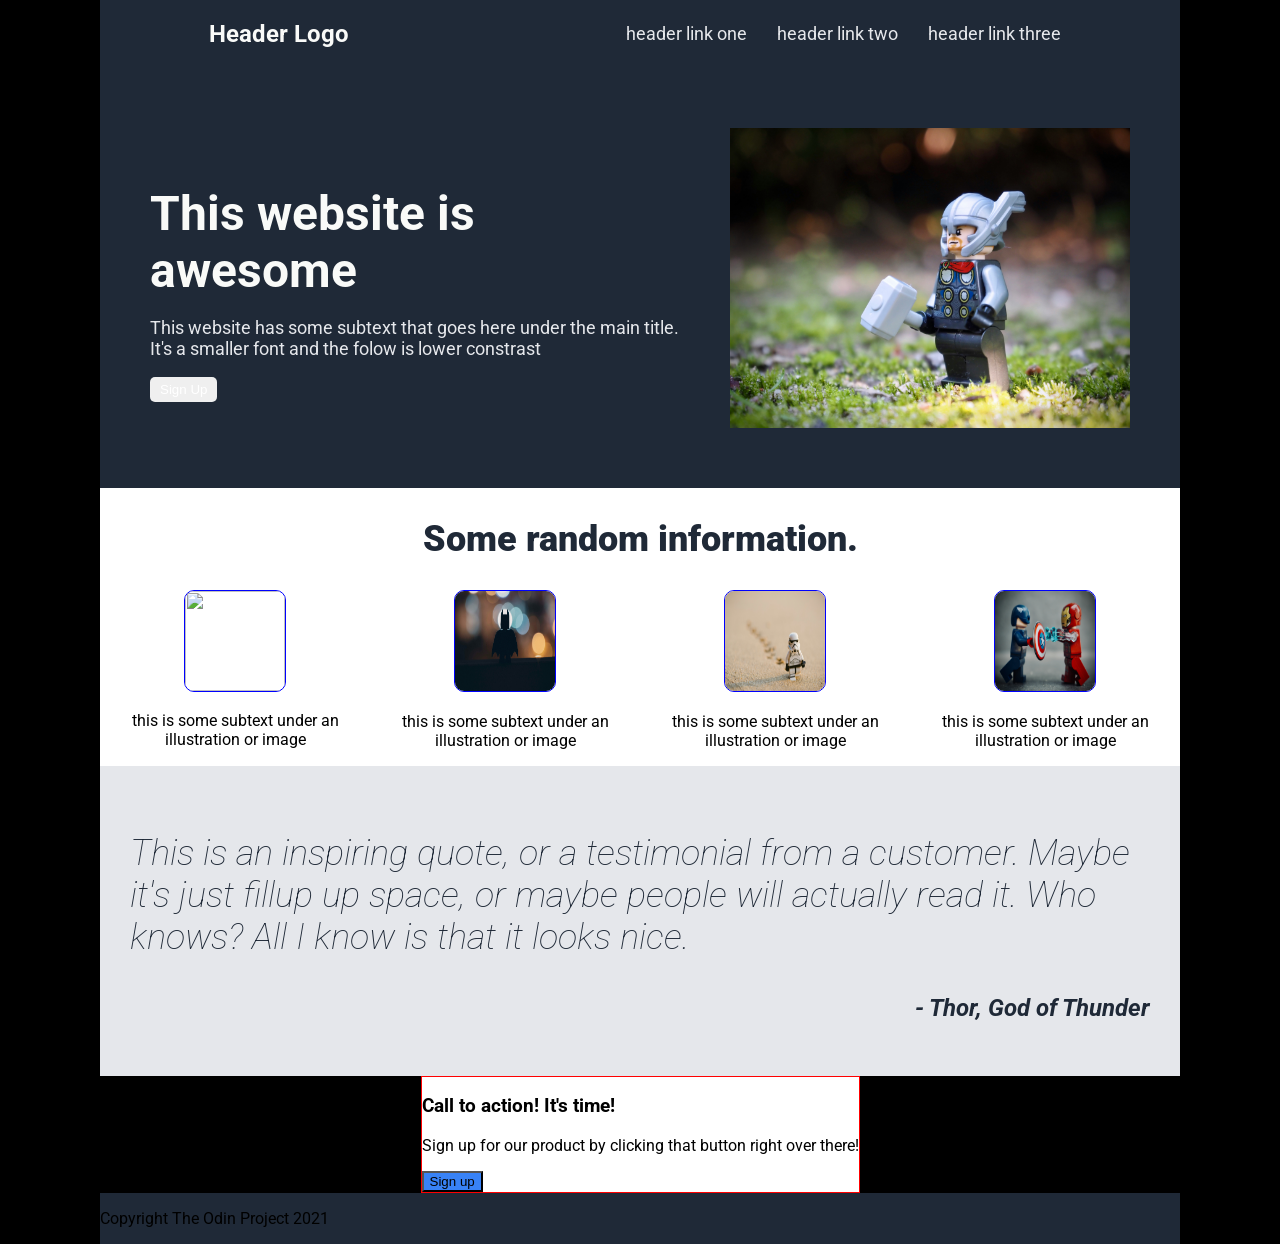
==== index.html @ 1d011158 "Update styles for cta and footer" ====
<!DOCTYPE html>
<html lang="en">
  <head>
    <meta charset="UTF-8" />
    <meta name="viewport" content="width=device-width, initial-scale=1.0" />
    <link rel="preconnect" href="https://fonts.googleapis.com" />
    <link rel="preconnect" href="https://fonts.gstatic.com" crossorigin />
    <link
      href="https://fonts.googleapis.com/css2?family=Roboto:wght@300;500;900&display=swap"
      rel="stylesheet"
    />
    <link rel="stylesheet" href="styles/style.css" />
    <title>Document</title>
  </head>
  <body>
    <div class="container">
      <div class="header">
        <h2>Header Logo</h2>
        <ul>
          <li><a href="#">header link one</a></li>
          <li><a href="#">header link two</a></li>
          <li><a href="#">header link three</a></li>
        </ul>
      </div>
      <div class="hero">
        <div class="hero-left">
          <h1>This website is awesome</h1>
          <p>
            This website has some subtext that goes here under the main title.
            It's a smaller font and the folow is lower constrast
          </p>
          <button class="hero-button">Sign Up</button>
        </div>
        <div class="hero-right">
          <img
            src="/images/1.jpg"
            width="400"
            alt="this is a placeholder for an image"
          />
        </div>
      </div>
      <div class="content-1">
        <h2>Some random information.</h2>
        <div class="content-1-images">
          <div class="content-1-img">
            <img src="/images/2.jpg" width="200px" alt="" />
            <p>this is some subtext under an illustration or image</p>
          </div>
          <div class="content-1-img">
            <img src="/images/3.jpg" width="200px" alt="" />
            <p>this is some subtext under an illustration or image</p>
          </div>
          <div class="content-1-img">
            <img src="/images/4.jpg" width="200px" alt="" />
            <p>this is some subtext under an illustration or image</p>
          </div>
          <div class="content-1-img">
            <img src="/images/5.jpg" width="200px" alt="" />
            <p>this is some subtext under an illustration or image</p>
          </div>
        </div>
      </div>
      <div class="content-2">
        <p>
          This is an inspiring quote, or a testimonial from a customer. Maybe
          it's just fillup up space, or maybe people will actually read it. Who
          knows? All I know is that it looks nice.
        </p>
        <p id="quote">- Thor, God of Thunder</p>
      </div>
      <div class="call-to-action-container">
        <div class="call-to-action">
          <div class="call-to-action-left">
            <h3>Call to action! It's time!</h3>
            <p>
              Sign up for our product by clicking that button right over there!
            </p>
          </div>
          <div class="call-to-action-right">
            <button>Sign up</button>
          </div>
        </div>
      </div>
      <div class="footer">
        <p>Copyright The Odin Project 2021</p>
      </div>
    </div>
  </body>
</html>
---- styles/style.css ----
body {
  font-family: 'Roboto', sans-serif;
  background-color: #000;
  box-sizing: border-box;
  padding: 0;
  margin: 0;
  min-width: 1200px;
}
/* ---------------------- look and feel ------------------------ */

.header ul li {
  padding: 0 10px;
}

.header,
.hero,
.footer {
  background-color: #1f2937;
}

.header h2 {
  font-size: 24px;
  color: #f9faf8;
}

.header ul {
  list-style-type: none;
}

.header a {
  font-size: 18px;
  color: #e5e7eb;
  text-decoration: none;
}

.hero h1 {
  font-size: 48px;
  font-weight: bolder;
  color: #f9faf8;
  margin-bottom: 0;
}

.hero p,
img {
  font-size: 18px;
  color: #e5e7eb;
}

.hero-button {
  color: #fff;
  border-radius: 5px;
  border: 0px;
  font-size: 300;
  padding: 5px 10px;
}

.hero-left,
.hero-right {
  padding: 60px 20px;
}

.content-1 h2 {
  font-size: 36px;
  font-weight: 900;
  color: #1f2937;
  text-align: center;
}

.content-1 {
  background-color: #fff;
}

.content-1 img {
  height: 100px;
  width: 100px;
  border: 1px solid blue;
  border-radius: 10px;
}

.content-1-img {
  text-align: center;
  padding: 0 10px;
}

.content-2 {
  background-color: #e5e7eb;
  padding: 30px;
}

.content-2 p {
  font-size: 36px;
  font-weight: lighter;
  font-style: italic;
  color: #1f2937;
}

.content-2 p:nth-of-type(2) {
  margin-top: 0px;
  font-size: 24px;
  font-weight: bold;
}

.call-to-action {
  background-color: white;
  border: 1px solid red;
}

.call-to-action 
button {
  background-color: #3882f6;
}

/* ---------------------- flexbox styling ------------------------ */

body {
  display: flex;
  flex-direction: column;
}

.container {
  display: flex;
  flex-direction: column;
  padding: 0 100px;
}

.header {
  display: flex;
  justify-content: space-around;
}

.header ul {
  display: flex;
  align-items: center;
}

.header ul li {
  padding-left: 20px;
}

.hero {
  display: flex;
  justify-content: center;
  padding: 0 30px;
}

.hero-left {
  display: flex;
  flex-direction: column;
  align-items: flex-start;
  justify-content: center;
}

.hero-right {
  display: flex;
  flex-direction: column;
  justify-content: center;
}

.content-1 {
  display: flex;
  flex-direction: column;
}

.content-1-images {
  display: flex;
  justify-content: center;
}

.content-2 {
  display: flex;
  flex-direction: column;
  align-items: flex-end;
}

.call-to-action-container {
  display: flex;
  justify-content: center;
  align-items: center;
}
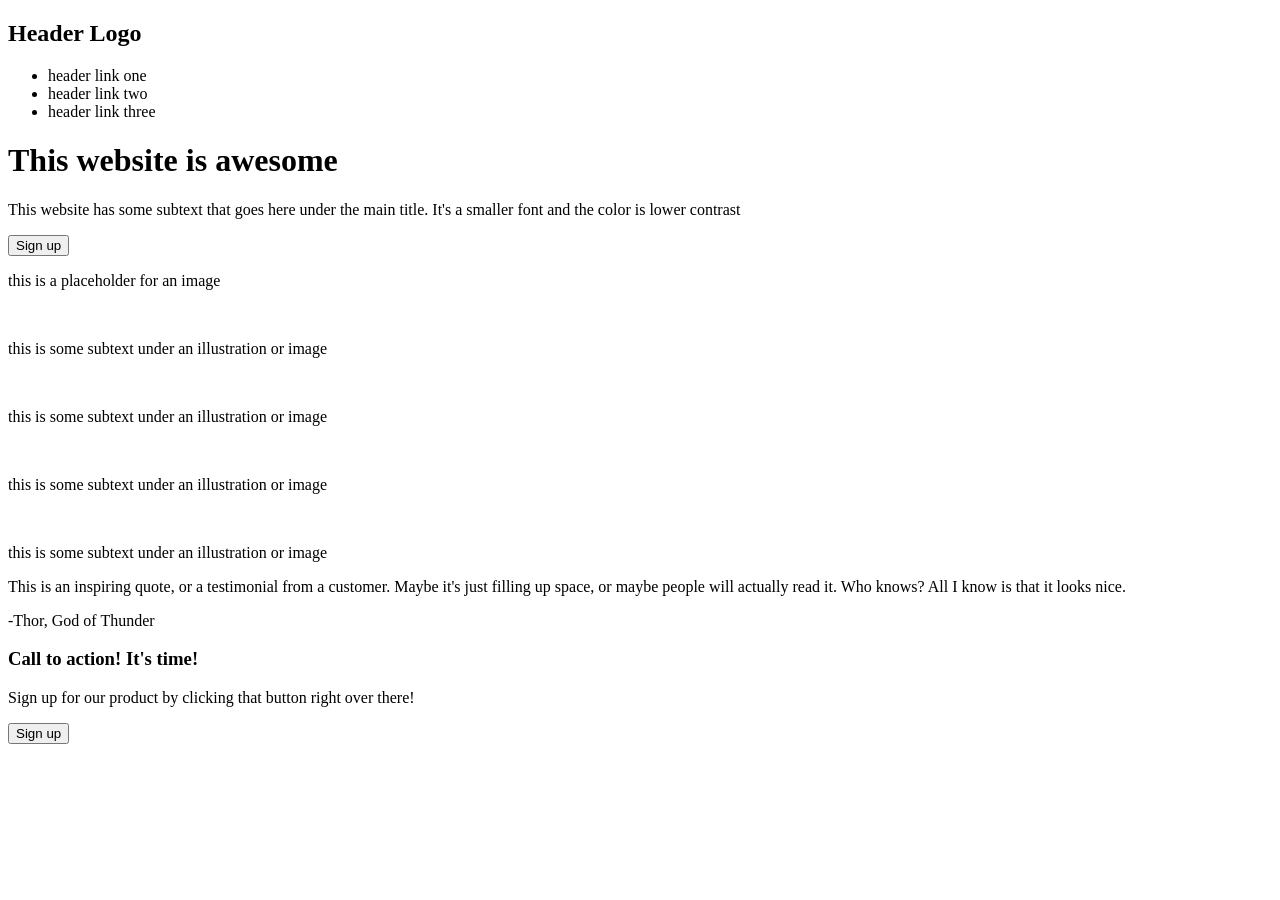
==== commit 4a1ace49: "Starting project over. Boilerplate HTML" ====
--- a/index.html
+++ b/index.html
@@ -3,87 +3,63 @@
   <head>
     <meta charset="UTF-8" />
     <meta name="viewport" content="width=device-width, initial-scale=1.0" />
-    <link rel="preconnect" href="https://fonts.googleapis.com" />
-    <link rel="preconnect" href="https://fonts.gstatic.com" crossorigin />
-    <link
-      href="https://fonts.googleapis.com/css2?family=Roboto:wght@300;500;900&display=swap"
-      rel="stylesheet"
-    />
-    <link rel="stylesheet" href="styles/style.css" />
+    <link rel="stylesheet" href="./styles/style.css" />
     <title>Document</title>
   </head>
   <body>
-    <div class="container">
-      <div class="header">
-        <h2>Header Logo</h2>
-        <ul>
-          <li><a href="#">header link one</a></li>
-          <li><a href="#">header link two</a></li>
-          <li><a href="#">header link three</a></li>
+    <nav class="nav">
+      <header class="header">
+        <h2 class="header-logo">Header Logo</h2>
+        <ul class="header-links">
+          <li>header link one</li>
+          <li>header link two</li>
+          <li>header link three</li>
         </ul>
+      </header>
+    </nav>
+    <div class="hero">
+      <div class="hero-left">
+        <h1>This website is awesome</h1>
+        <p>
+          This website has some subtext that goes here under the main title.
+          It's a smaller font and the color is lower contrast
+        </p>
+        <button>Sign up</button>
       </div>
-      <div class="hero">
-        <div class="hero-left">
-          <h1>This website is awesome</h1>
-          <p>
-            This website has some subtext that goes here under the main title.
-            It's a smaller font and the folow is lower constrast
-          </p>
-          <button class="hero-button">Sign Up</button>
+      <div class="hero-right">
+        <p>this is a placeholder for an image</p>
+      </div>
+    </div>
+    <div class="random">
+      <div class="random-image">
+        <img src="#" alt="" />
+        <p>this is some subtext under an illustration or image</p>
+      </div>
+      <div class="random-image">
+        <img src="#" alt="" />
+        <p>this is some subtext under an illustration or image</p>
+      </div>
+      <div class="random-image">
+        <img src="#" alt="" />
+        <p>this is some subtext under an illustration or image</p>
+      </div>
+      <div class="random-image">
+        <img src="#" alt="" />
+        <p>this is some subtext under an illustration or image</p>
+      </div>
+    </div>
+    <div class="quote">
+        <p>This is an inspiring quote, or a testimonial from a customer. Maybe it's just filling up space, or maybe people will actually read it. Who knows? All I know is that it looks nice.</p>
+        <p class="quote-sig">-Thor, God of Thunder</p>
+    </div>
+    <div class="call-to-action">
+        <div class="call-to-action-left">
+            <h3>Call to action! It's time!</h3>
+            <p>Sign up for our product by clicking that button right over there!</p>
         </div>
-        <div class="hero-right">
-          <img
-            src="/images/1.jpg"
-            width="400"
-            alt="this is a placeholder for an image"
-          />
+        <div class="call-to-action-right">
+            <button>Sign up</button>
         </div>
-      </div>
-      <div class="content-1">
-        <h2>Some random information.</h2>
-        <div class="content-1-images">
-          <div class="content-1-img">
-            <img src="/images/2.jpg" width="200px" alt="" />
-            <p>this is some subtext under an illustration or image</p>
-          </div>
-          <div class="content-1-img">
-            <img src="/images/3.jpg" width="200px" alt="" />
-            <p>this is some subtext under an illustration or image</p>
-          </div>
-          <div class="content-1-img">
-            <img src="/images/4.jpg" width="200px" alt="" />
-            <p>this is some subtext under an illustration or image</p>
-          </div>
-          <div class="content-1-img">
-            <img src="/images/5.jpg" width="200px" alt="" />
-            <p>this is some subtext under an illustration or image</p>
-          </div>
-        </div>
-      </div>
-      <div class="content-2">
-        <p>
-          This is an inspiring quote, or a testimonial from a customer. Maybe
-          it's just fillup up space, or maybe people will actually read it. Who
-          knows? All I know is that it looks nice.
-        </p>
-        <p id="quote">- Thor, God of Thunder</p>
-      </div>
-      <div class="call-to-action-container">
-        <div class="call-to-action">
-          <div class="call-to-action-left">
-            <h3>Call to action! It's time!</h3>
-            <p>
-              Sign up for our product by clicking that button right over there!
-            </p>
-          </div>
-          <div class="call-to-action-right">
-            <button>Sign up</button>
-          </div>
-        </div>
-      </div>
-      <div class="footer">
-        <p>Copyright The Odin Project 2021</p>
-      </div>
     </div>
   </body>
 </html>
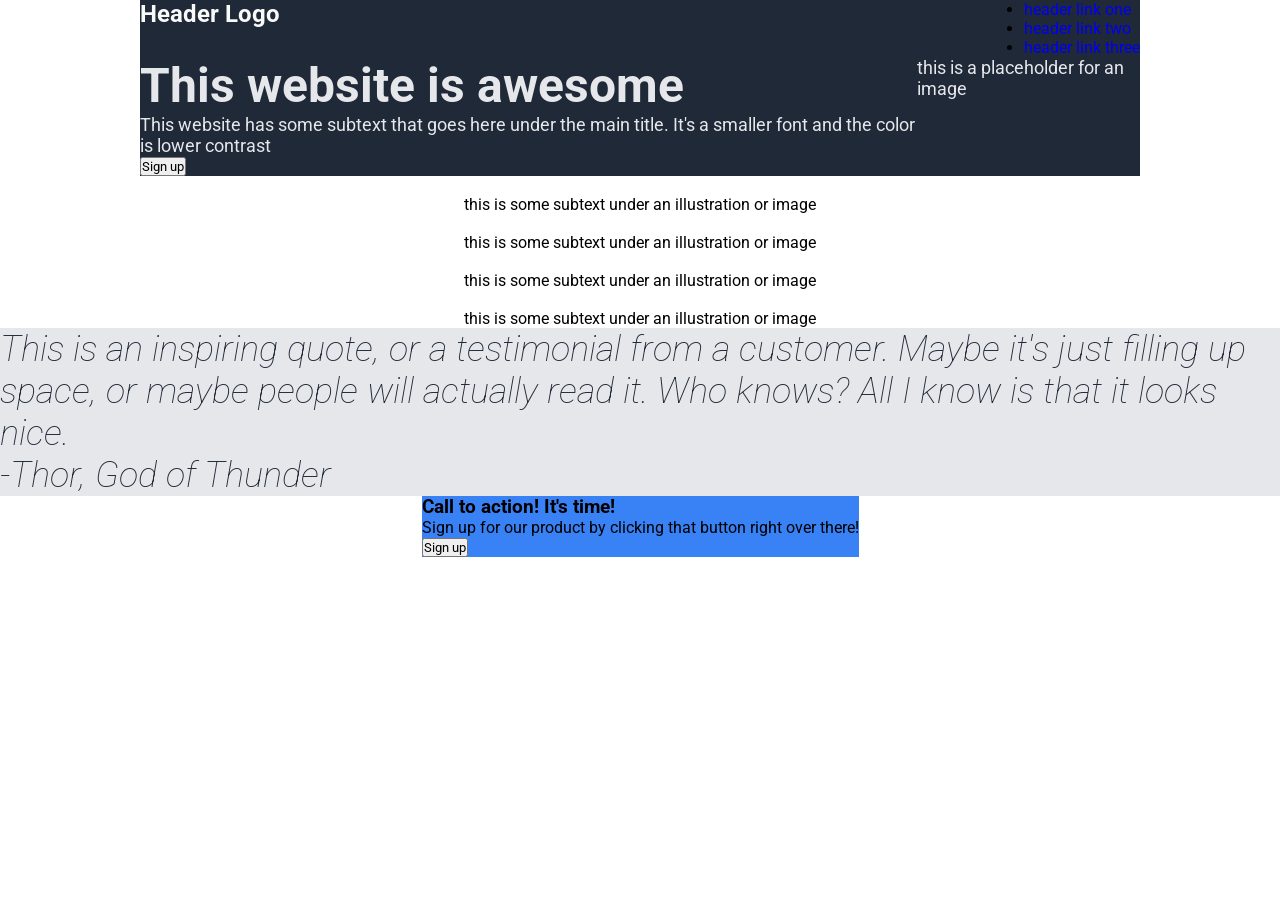
==== commit 57933829: "Add styles to nav bar" ====
--- a/index.html
+++ b/index.html
@@ -3,19 +3,23 @@
   <head>
     <meta charset="UTF-8" />
     <meta name="viewport" content="width=device-width, initial-scale=1.0" />
+    <link rel="preconnect" href="https://fonts.googleapis.com" />
+    <link rel="preconnect" href="https://fonts.gstatic.com" crossorigin />
+    <link
+      href="https://fonts.googleapis.com/css2?family=Roboto:wght@300;500;900&display=swap"
+      rel="stylesheet"
+    />
     <link rel="stylesheet" href="./styles/style.css" />
     <title>Document</title>
   </head>
   <body>
     <nav class="nav">
-      <header class="header">
-        <h2 class="header-logo">Header Logo</h2>
-        <ul class="header-links">
-          <li>header link one</li>
-          <li>header link two</li>
-          <li>header link three</li>
-        </ul>
-      </header>
+      <h2 class="nav-logo">Header Logo</h2>
+      <ul class="nav-links">
+        <li><a href="#">header link one</a></li>
+        <li><a href="#">header link two</a></li>
+        <li><a href="#">header link three</a></li>
+      </ul>
     </nav>
     <div class="hero">
       <div class="hero-left">
@@ -49,17 +53,21 @@
       </div>
     </div>
     <div class="quote">
-        <p>This is an inspiring quote, or a testimonial from a customer. Maybe it's just filling up space, or maybe people will actually read it. Who knows? All I know is that it looks nice.</p>
-        <p class="quote-sig">-Thor, God of Thunder</p>
+      <p>
+        This is an inspiring quote, or a testimonial from a customer. Maybe it's
+        just filling up space, or maybe people will actually read it. Who knows?
+        All I know is that it looks nice.
+      </p>
+      <p class="quote-sig">-Thor, God of Thunder</p>
     </div>
     <div class="call-to-action">
-        <div class="call-to-action-left">
-            <h3>Call to action! It's time!</h3>
-            <p>Sign up for our product by clicking that button right over there!</p>
-        </div>
-        <div class="call-to-action-right">
-            <button>Sign up</button>
-        </div>
+      <div class="call-to-action-left">
+        <h3>Call to action! It's time!</h3>
+        <p>Sign up for our product by clicking that button right over there!</p>
+      </div>
+      <div class="call-to-action-right">
+        <button>Sign up</button>
+      </div>
     </div>
   </body>
 </html>
--- a/styles/style.css
+++ b/styles/style.css
@@ -0,0 +1,64 @@
+*{
+    box-sizing: border-box;
+    padding: 0;
+    margin: 0;
+    font-family: 'Roboto', sans-serif;
+}
+
+body{
+    display: flex;
+    flex-direction: column;
+    align-items: center;
+    /* background-color: #000; */
+}
+
+.hero, .footer, .nav {
+    background-color: #1F2937;
+}
+
+/* Navigation Bar */
+.nav{
+display: flex;
+justify-content: space-between;
+width: 1000px;
+}
+.nav-logo{
+    font-size: 24px;
+    color: #F9FAF8;
+}
+.nav-links a{
+    text-decoration: none;
+}
+
+/* Hero */
+.hero{
+    display: flex;
+    width: 1000px;
+}
+.hero-left h1{
+    font-size: 48px;
+    font-weight: bolder;
+    color: #E5E7EB;
+}
+.hero-left p, .header a{
+    font-size: 18px;
+    color: #E5E7EB;
+}
+.hero-right p{
+    font-size: 18px;
+    color: #E5E7EB;
+}
+
+/* Call to Action */
+
+.call-to-action {
+    background-color: #3882F6;
+}
+
+.quote {
+    background-color: #E5E7EB;
+    font-size: 36px;
+    font-weight: lighter;
+    font-style: italic;
+    color: #1F2937
+}
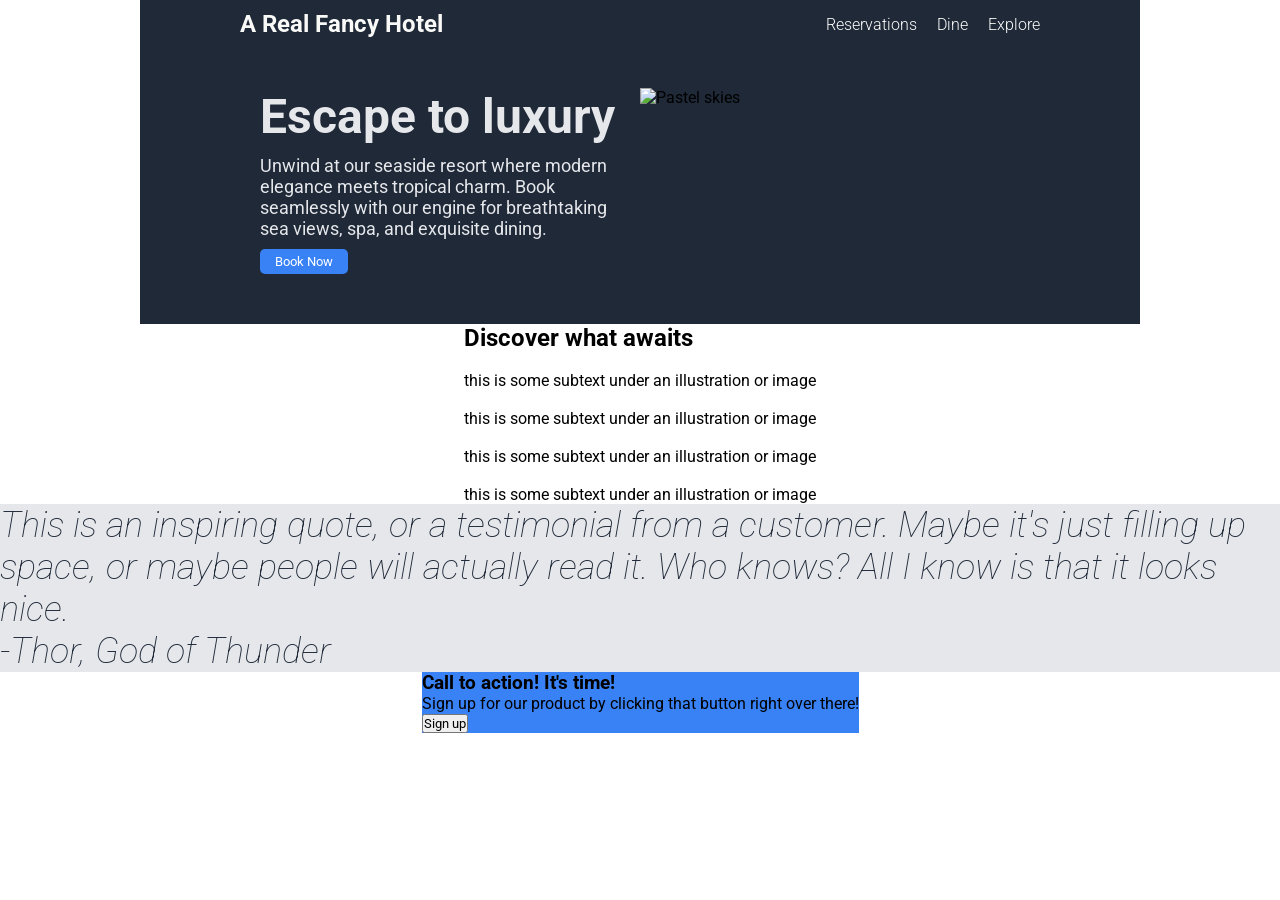
==== commit 38dbdad3: "Update hero section. Add hotel theme text and resort image placeholder. Fix alignment and size" ====
--- a/index.html
+++ b/index.html
@@ -14,27 +14,29 @@
   </head>
   <body>
     <nav class="nav">
-      <h2 class="nav-logo">Header Logo</h2>
+      <h2 class="nav-logo">A Real Fancy Hotel</h2>
       <ul class="nav-links">
-        <li><a href="#">header link one</a></li>
-        <li><a href="#">header link two</a></li>
-        <li><a href="#">header link three</a></li>
+        <li><a href="#">Reservations</a></li>
+        <li><a href="#">Dine</a></li>
+        <li><a href="#">Explore</a></li>
       </ul>
     </nav>
     <div class="hero">
       <div class="hero-left">
-        <h1>This website is awesome</h1>
+        <h1>Escape to luxury</h1>
         <p>
-          This website has some subtext that goes here under the main title.
-          It's a smaller font and the color is lower contrast
+          Unwind at our seaside resort where modern elegance
+          meets tropical charm. Book seamlessly with our engine for breathtaking
+          sea views, spa, and exquisite dining.
         </p>
-        <button>Sign up</button>
+        <button>Book Now</button>
       </div>
       <div class="hero-right">
-        <p>this is a placeholder for an image</p>
+        <img src="./images/paolo-nicolello-2gOxKj594nM-unsplash.jpg" alt="Pastel skies" class="hero-img">
       </div>
     </div>
     <div class="random">
+      <h2>Discover what awaits</h2>
       <div class="random-image">
         <img src="#" alt="" />
         <p>this is some subtext under an illustration or image</p>
--- a/styles/style.css
+++ b/styles/style.css
@@ -19,21 +19,44 @@
 /* Navigation Bar */
 .nav{
 display: flex;
-justify-content: space-between;
+justify-content: center;
+align-items: center;
 width: 1000px;
+padding: 10px 20px 50px 20px;
 }
 .nav-logo{
     font-size: 24px;
     color: #F9FAF8;
+    width: 400px;
+}
+.nav-links {
+    list-style-type: none;
+    display: flex;
+    justify-content: flex-end;
+    gap: 20px;
+    font-weight: 300;
+    width: 400px;
 }
 .nav-links a{
     text-decoration: none;
+    color: #FFF;
 }
 
 /* Hero */
 .hero{
     display: flex;
     width: 1000px;
+    justify-content: center;
+    padding: 0px 0px 50px 0px;
+}
+.hero-left{
+    display: flex;
+    flex-direction: column;
+    align-items: flex-start;
+    justify-content: center;
+    gap: 10px;
+    width: 400px;
+    padding: 0px 20px;
 }
 .hero-left h1{
     font-size: 48px;
@@ -44,10 +67,26 @@
     font-size: 18px;
     color: #E5E7EB;
 }
+.hero-left button{
+    background: #3882F6;
+    color: white;
+    border-radius: 5px;
+    border: 0;
+    padding: 5px 15px;
+}
+.hero-right{
+    width: 400px;
+    /* padding: 50px; */
+}
 .hero-right p{
     font-size: 18px;
     color: #E5E7EB;
 }
+.hero-img{
+    width: 100%;
+}
+
+/* Random */
 
 /* Call to Action */
 
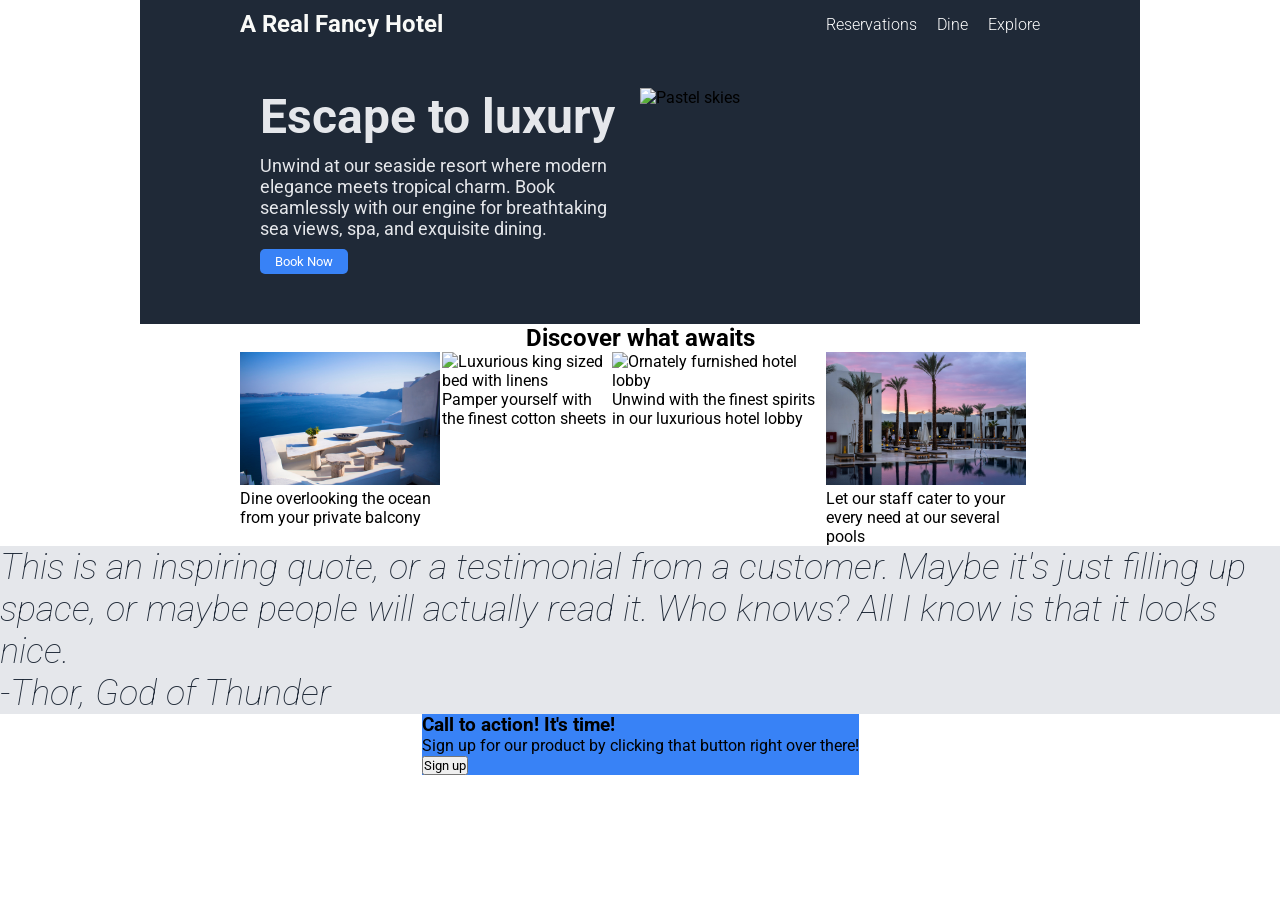
==== commit 2a269f9d: "Update images. Add alternate text and styles for the content section." ====
--- a/index.html
+++ b/index.html
@@ -25,33 +25,39 @@
       <div class="hero-left">
         <h1>Escape to luxury</h1>
         <p>
-          Unwind at our seaside resort where modern elegance
-          meets tropical charm. Book seamlessly with our engine for breathtaking
-          sea views, spa, and exquisite dining.
+          Unwind at our seaside resort where modern elegance meets tropical
+          charm. Book seamlessly with our engine for breathtaking sea views,
+          spa, and exquisite dining.
         </p>
         <button>Book Now</button>
       </div>
       <div class="hero-right">
-        <img src="./images/paolo-nicolello-2gOxKj594nM-unsplash.jpg" alt="Pastel skies" class="hero-img">
+        <img
+          src="./images/paolo-nicolello-2gOxKj594nM-unsplash.jpg"
+          alt="Pastel skies"
+          class="hero-img"
+        />
       </div>
     </div>
     <div class="random">
       <h2>Discover what awaits</h2>
-      <div class="random-image">
-        <img src="#" alt="" />
-        <p>this is some subtext under an illustration or image</p>
-      </div>
-      <div class="random-image">
-        <img src="#" alt="" />
-        <p>this is some subtext under an illustration or image</p>
-      </div>
-      <div class="random-image">
-        <img src="#" alt="" />
-        <p>this is some subtext under an illustration or image</p>
-      </div>
-      <div class="random-image">
-        <img src="#" alt="" />
-        <p>this is some subtext under an illustration or image</p>
+      <div class="random-images">
+        <div class="random-image">
+          <img src="images/orva-studio-YC8qqp50BdA-unsplash.jpg" width="200" alt="White marble tables overlooking a vast blue ocean." />
+          <p>Dine overlooking the ocean from your private balcony</p>
+        </div>
+        <div class="random-image">
+          <img src="images/kenny-eliason-iAftdIcgpFc-unsplash.jpg" width="200" alt="Luxurious king sized bed with linens" />
+          <p>Pamper yourself with the finest cotton sheets</p>
+        </div>
+        <div class="random-image">
+          <img src="images/jacques-bopp-jW7zki2f3qc-unsplash.jpg" width="200" alt="Ornately furnished hotel lobby" />
+          <p>Unwind with the finest spirits in our luxurious hotel lobby</p>
+        </div>
+        <div class="random-image">
+          <img src="images/valeriia-bugaiova-_pPHgeHz1uk-unsplash.jpg" width="200" alt="Pastel sunset over a luxury hotel pool" />
+          <p>Let our staff cater to your every need at our several pools</p>
+        </div>
       </div>
     </div>
     <div class="quote">
--- a/styles/style.css
+++ b/styles/style.css
@@ -87,7 +87,13 @@
 }
 
 /* Random */
-
+.random-images{
+    display: flex;
+    width: 800px;
+}
+.random h2{
+    text-align: center;
+}
 /* Call to Action */
 
 .call-to-action {
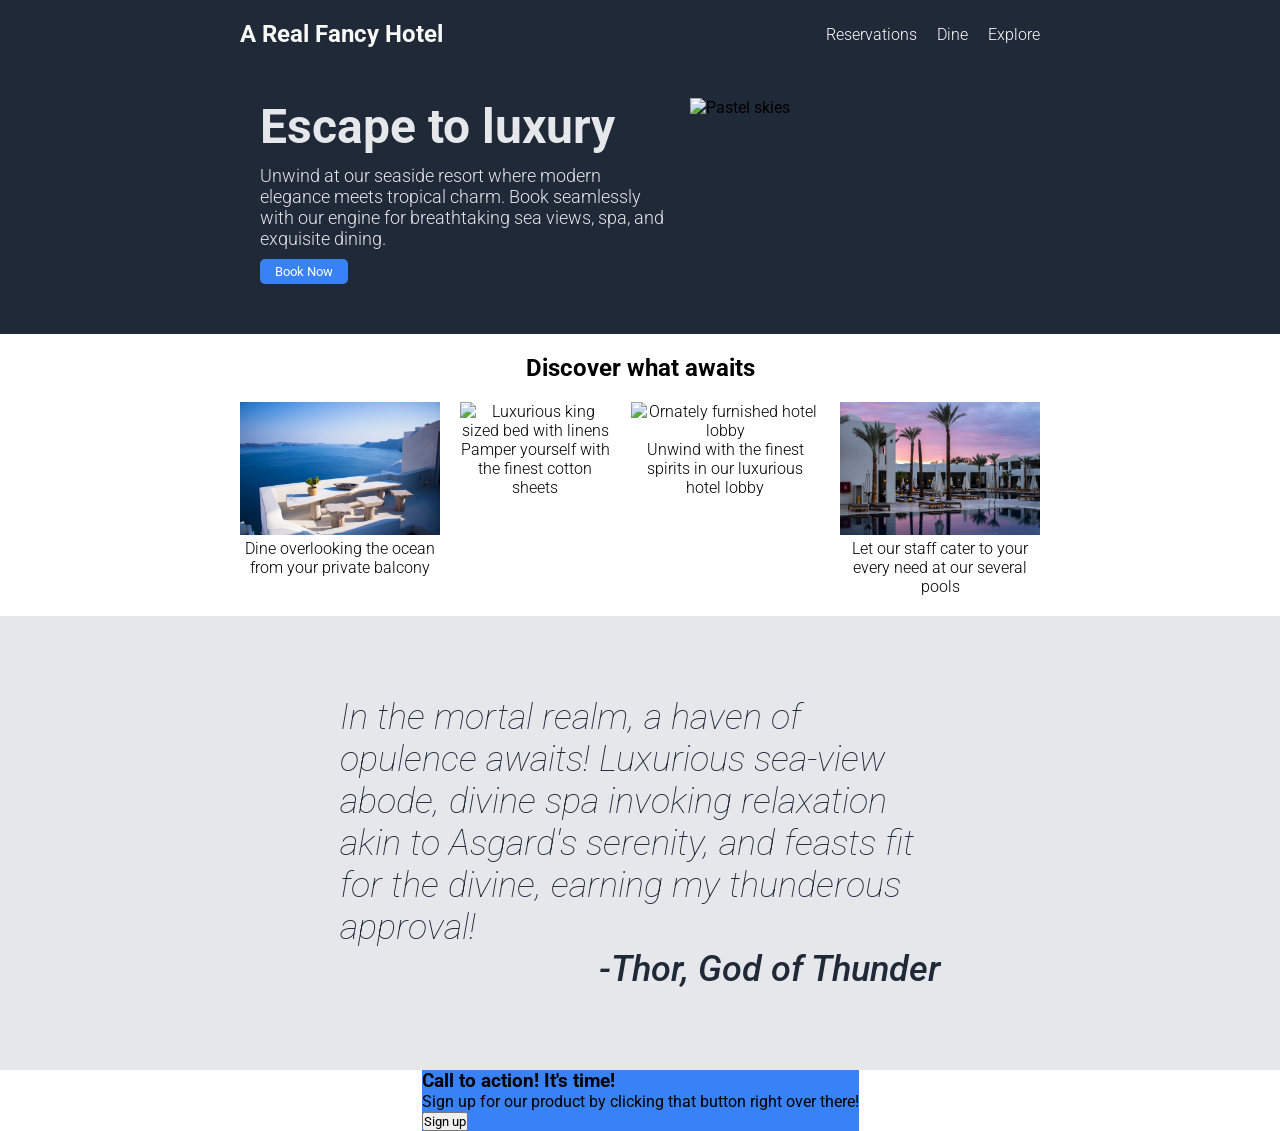
==== commit bee7765d: "Set width to 100% on individual flex containers so that the content spans the entire window." ====
--- a/index.html
+++ b/index.html
@@ -43,30 +43,48 @@
       <h2>Discover what awaits</h2>
       <div class="random-images">
         <div class="random-image">
-          <img src="images/orva-studio-YC8qqp50BdA-unsplash.jpg" width="200" alt="White marble tables overlooking a vast blue ocean." />
+          <img
+            src="images/orva-studio-YC8qqp50BdA-unsplash.jpg"
+            width="200"
+            alt="White marble tables overlooking a vast blue ocean."
+          />
           <p>Dine overlooking the ocean from your private balcony</p>
         </div>
         <div class="random-image">
-          <img src="images/kenny-eliason-iAftdIcgpFc-unsplash.jpg" width="200" alt="Luxurious king sized bed with linens" />
+          <img
+            src="images/kenny-eliason-iAftdIcgpFc-unsplash.jpg"
+            width="200"
+            alt="Luxurious king sized bed with linens"
+          />
           <p>Pamper yourself with the finest cotton sheets</p>
         </div>
         <div class="random-image">
-          <img src="images/jacques-bopp-jW7zki2f3qc-unsplash.jpg" width="200" alt="Ornately furnished hotel lobby" />
+          <img
+            src="images/jacques-bopp-jW7zki2f3qc-unsplash.jpg"
+            width="200"
+            alt="Ornately furnished hotel lobby"
+          />
           <p>Unwind with the finest spirits in our luxurious hotel lobby</p>
         </div>
         <div class="random-image">
-          <img src="images/valeriia-bugaiova-_pPHgeHz1uk-unsplash.jpg" width="200" alt="Pastel sunset over a luxury hotel pool" />
+          <img
+            src="images/valeriia-bugaiova-_pPHgeHz1uk-unsplash.jpg"
+            width="200"
+            alt="Pastel sunset over a luxury hotel pool"
+          />
           <p>Let our staff cater to your every need at our several pools</p>
         </div>
       </div>
     </div>
-    <div class="quote">
-      <p>
-        This is an inspiring quote, or a testimonial from a customer. Maybe it's
-        just filling up space, or maybe people will actually read it. Who knows?
-        All I know is that it looks nice.
-      </p>
-      <p class="quote-sig">-Thor, God of Thunder</p>
+    <div class="quote-container">
+      <div class="quote">
+        <p>
+          In the mortal realm, a haven of opulence awaits! Luxurious sea-view
+          abode, divine spa invoking relaxation akin to Asgard's serenity, and
+          feasts fit for the divine, earning my thunderous approval!
+        </p>
+        <p class="quote-sig">-Thor, God of Thunder</p>
+      </div>
     </div>
     <div class="call-to-action">
       <div class="call-to-action-left">
--- a/styles/style.css
+++ b/styles/style.css
@@ -1,109 +1,149 @@
-*{
-    box-sizing: border-box;
-    padding: 0;
-    margin: 0;
-    font-family: 'Roboto', sans-serif;
+* {
+  box-sizing: border-box;
+  padding: 0;
+  margin: 0;
+  font-family: 'Roboto', sans-serif;
 }
 
-body{
+body {
+  display: flex;
+  flex-direction: column;
+  align-items: center;
+  width: 100%
+  /* background-color: #000; */
+}
+
+.hero,
+.footer,
+.nav {
+  background-color: #1f2937;
+}
+
+/* Navigation Bar */
+.nav {
+  display: flex;
+  justify-content: center;
+  align-items: center;
+  width: 100%;
+  padding: 20px 20px 50px 20px;
+}
+.nav-logo {
+  font-size: 24px;
+  color: #f9faf8;
+  width: 400px;
+}
+.nav-links {
+  list-style-type: none;
+  display: flex;
+  justify-content: flex-end;
+  gap: 20px;
+  font-weight: 300;
+  width: 400px;
+}
+.nav-links a {
+  text-decoration: none;
+  color: #fff;
+}
+
+/* Hero */
+.hero {
+  display: flex;
+  width: 100%;
+  justify-content: center;
+  padding: 0px 0px 50px 0px;
+}
+.hero-left {
+  display: flex;
+  flex-direction: column;
+  align-items: flex-start;
+  justify-content: center;
+  gap: 10px;
+  width: 450px;
+  padding: 0px 20px;
+}
+.hero-left h1 {
+  font-size: 48px;
+  font-weight: bolder;
+  color: #e5e7eb;
+}
+.hero-left p {
+  font-weight: 300;
+  font-size: 18px;
+  color: #e5e7eb;
+}
+.hero-left button {
+  background: #3882f6;
+  color: white;
+  border-radius: 5px;
+  border: 0;
+  padding: 5px 15px;
+}
+.hero-right {
+  width: 350px;
+  /* padding: 50px; */
+}
+.hero-right p {
+  font-size: 18px;
+  color: #e5e7eb;
+}
+.hero-img {
+  width: 100%;
+}
+
+/* Random */
+.random {
     display: flex;
     flex-direction: column;
     align-items: center;
-    /* background-color: #000; */
+    width: 100%;
+  padding: 20px 0;
+}
+.random h2 {
+  padding-bottom: 20px;
+}
+.random-images {
+  display: flex;
+  width: 800px;
+  text-align: center;
+  font-weight: 300;
+  gap: 20px;
+}
+.random h2 {
+  text-align: center;
 }
 
-.hero, .footer, .nav {
-    background-color: #1F2937;
+/* Quote */
+.quote-container{
+    width: 100%;
+}
+.quote{
+display: flex;
+flex-direction: column;
+align-items: center;
+padding: 80px 0px;
+}
+.quote p{
+    width: 600px;
+    font-size: 36px;
+    font-style: italic;
+    font-weight: light;
+    color: #1F2937;
+}
+.quote-sig{
+    text-align: right;
+    font-weight: 500;
 }
 
-/* Navigation Bar */
-.nav{
-display: flex;
-justify-content: center;
-align-items: center;
-width: 1000px;
-padding: 10px 20px 50px 20px;
-}
-.nav-logo{
-    font-size: 24px;
-    color: #F9FAF8;
-    width: 400px;
-}
-.nav-links {
-    list-style-type: none;
-    display: flex;
-    justify-content: flex-end;
-    gap: 20px;
-    font-weight: 300;
-    width: 400px;
-}
-.nav-links a{
-    text-decoration: none;
-    color: #FFF;
-}
-
-/* Hero */
-.hero{
-    display: flex;
-    width: 1000px;
-    justify-content: center;
-    padding: 0px 0px 50px 0px;
-}
-.hero-left{
-    display: flex;
-    flex-direction: column;
-    align-items: flex-start;
-    justify-content: center;
-    gap: 10px;
-    width: 400px;
-    padding: 0px 20px;
-}
-.hero-left h1{
-    font-size: 48px;
-    font-weight: bolder;
-    color: #E5E7EB;
-}
-.hero-left p, .header a{
-    font-size: 18px;
-    color: #E5E7EB;
-}
-.hero-left button{
-    background: #3882F6;
-    color: white;
-    border-radius: 5px;
-    border: 0;
-    padding: 5px 15px;
-}
-.hero-right{
-    width: 400px;
-    /* padding: 50px; */
-}
-.hero-right p{
-    font-size: 18px;
-    color: #E5E7EB;
-}
-.hero-img{
-    width: 100%;
-}
-
-/* Random */
-.random-images{
-    display: flex;
-    width: 800px;
-}
-.random h2{
-    text-align: center;
-}
 /* Call to Action */
 
 .call-to-action {
-    background-color: #3882F6;
+  background-color: #3882f6;
 }
 
 .quote {
-    background-color: #E5E7EB;
-    font-size: 36px;
-    font-weight: lighter;
-    font-style: italic;
-    color: #1F2937
-}+  background-color: #e5e7eb;
+  font-size: 36px;
+  font-weight: lighter;
+  font-style: italic;
+  color: #1f2937;
+}
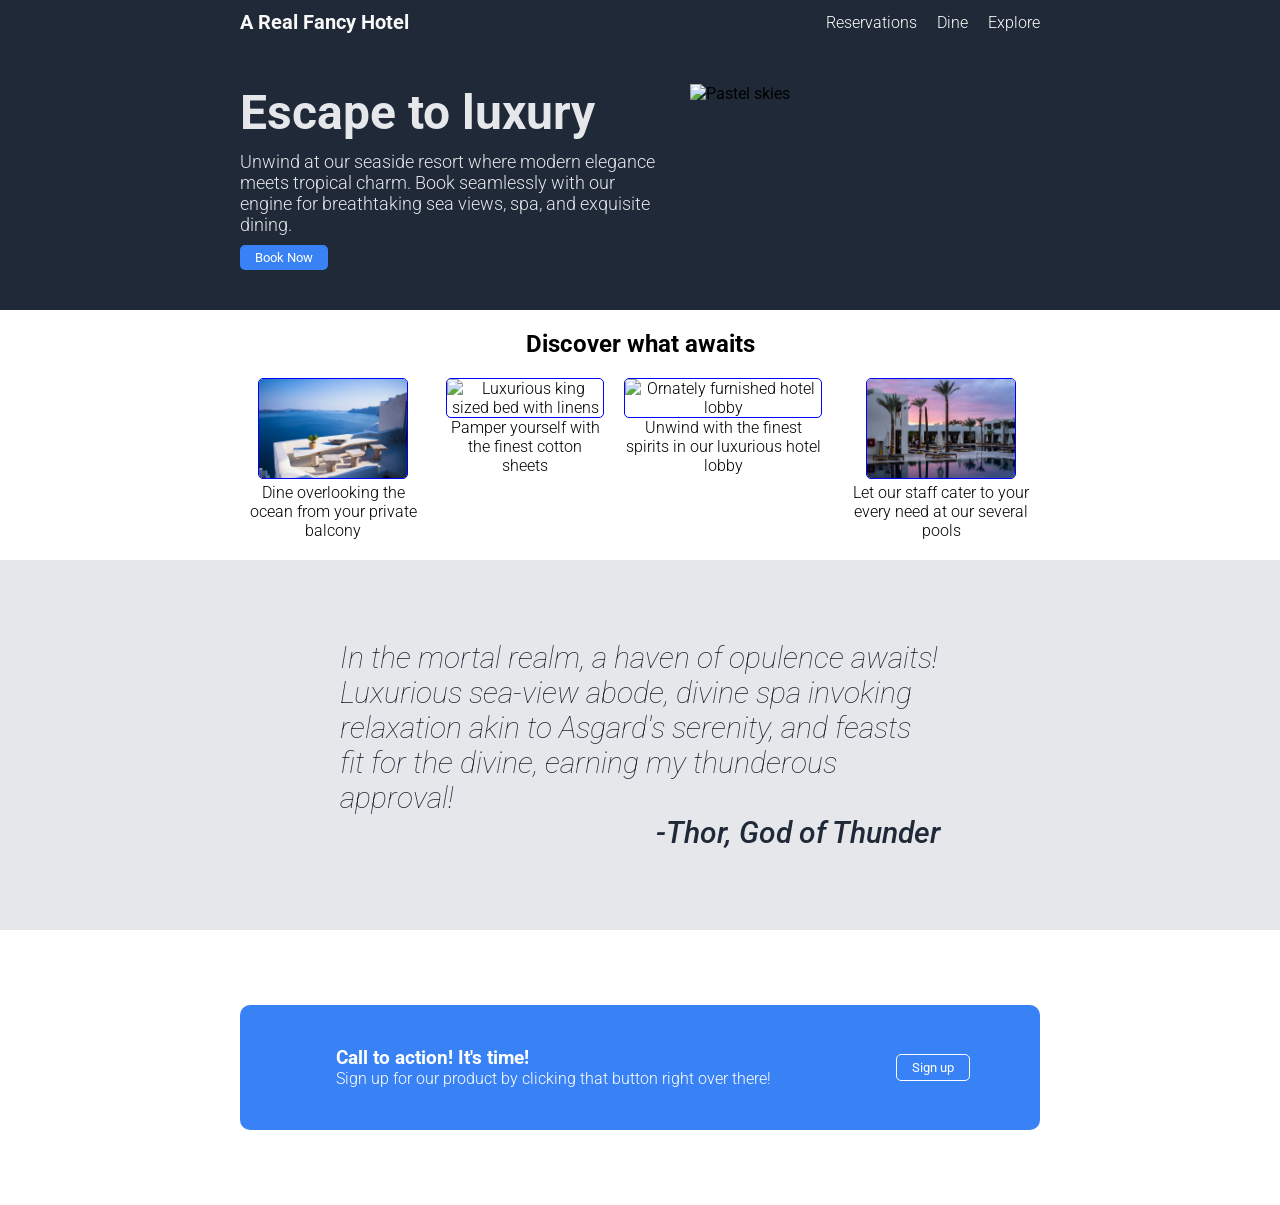
==== commit 0365dc8b: "Update copyright links. Add styles to call to action." ====
--- a/index.html
+++ b/index.html
@@ -45,7 +45,7 @@
         <div class="random-image">
           <img
             src="images/orva-studio-YC8qqp50BdA-unsplash.jpg"
-            width="200"
+            width="150"
             alt="White marble tables overlooking a vast blue ocean."
           />
           <p>Dine overlooking the ocean from your private balcony</p>
@@ -53,7 +53,7 @@
         <div class="random-image">
           <img
             src="images/kenny-eliason-iAftdIcgpFc-unsplash.jpg"
-            width="200"
+            width="150"
             alt="Luxurious king sized bed with linens"
           />
           <p>Pamper yourself with the finest cotton sheets</p>
@@ -61,7 +61,7 @@
         <div class="random-image">
           <img
             src="images/jacques-bopp-jW7zki2f3qc-unsplash.jpg"
-            width="200"
+            width="150"
             alt="Ornately furnished hotel lobby"
           />
           <p>Unwind with the finest spirits in our luxurious hotel lobby</p>
@@ -69,7 +69,7 @@
         <div class="random-image">
           <img
             src="images/valeriia-bugaiova-_pPHgeHz1uk-unsplash.jpg"
-            width="200"
+            width="150"
             alt="Pastel sunset over a luxury hotel pool"
           />
           <p>Let our staff cater to your every need at our several pools</p>
@@ -86,13 +86,17 @@
         <p class="quote-sig">-Thor, God of Thunder</p>
       </div>
     </div>
-    <div class="call-to-action">
-      <div class="call-to-action-left">
-        <h3>Call to action! It's time!</h3>
-        <p>Sign up for our product by clicking that button right over there!</p>
-      </div>
-      <div class="call-to-action-right">
-        <button>Sign up</button>
+    <div class="call-to-action-container">
+      <div class="call-to-action">
+        <div class="call-to-action-left">
+          <h3>Call to action! It's time!</h3>
+          <p>
+            Sign up for our product by clicking that button right over there!
+          </p>
+        </div>
+        <div class="call-to-action-right">
+          <button>Sign up</button>
+        </div>
       </div>
     </div>
   </body>
--- a/styles/style.css
+++ b/styles/style.css
@@ -25,10 +25,10 @@
   justify-content: center;
   align-items: center;
   width: 100%;
-  padding: 20px 20px 50px 20px;
+  padding: 10px 20px 50px 20px;
 }
 .nav-logo {
-  font-size: 24px;
+  font-size: 20px;
   color: #f9faf8;
   width: 400px;
 }
@@ -50,7 +50,7 @@
   display: flex;
   width: 100%;
   justify-content: center;
-  padding: 0px 0px 50px 0px;
+  padding: 0px 0px 40px 0px;
 }
 .hero-left {
   display: flex;
@@ -59,7 +59,7 @@
   justify-content: center;
   gap: 10px;
   width: 450px;
-  padding: 0px 20px;
+  padding: 0px 20px 0px 0px;
 }
 .hero-left h1 {
   font-size: 48px;
@@ -96,7 +96,7 @@
     flex-direction: column;
     align-items: center;
     width: 100%;
-  padding: 20px 0;
+    padding: 20px 0;
 }
 .random h2 {
   padding-bottom: 20px;
@@ -107,6 +107,13 @@
   text-align: center;
   font-weight: 300;
   gap: 20px;
+
+}
+.random-image img{
+  max-width: 100%;
+  height: auto;
+  border: 1px solid blue;
+  border-radius: 5px;
 }
 .random h2 {
   text-align: center;
@@ -121,10 +128,15 @@
 flex-direction: column;
 align-items: center;
 padding: 80px 0px;
+background-color: #e5e7eb;
+font-size: 36px;
+font-weight: lighter;
+font-style: italic;
+color: #1f2937;
 }
 .quote p{
     width: 600px;
-    font-size: 36px;
+    font-size: 30px;
     font-style: italic;
     font-weight: light;
     color: #1F2937;
@@ -134,16 +146,39 @@
     font-weight: 500;
 }
 
+
 /* Call to Action */
-
+.call-to-action-container{
+  display: flex;
+  justify-content: center;
+  align-items: center;
+  width: 100%;
+  padding: 75px 0;
+}
 .call-to-action {
+  display: flex;
+  justify-content: center;
+  align-items: center;
   background-color: #3882f6;
+  border-radius: 10px;
+  width: 800px;
+  height: 125px;
 }
-
-.quote {
-  background-color: #e5e7eb;
-  font-size: 36px;
-  font-weight: lighter;
-  font-style: italic;
-  color: #1f2937;
+.call-to-action-left{
+    color: white;
+    padding: 0 75px;
+    border-radius: 10px;
 }
+.call-to-action-left p{
+  font-weight: 300;
+}
+.call-to-action-right{
+padding: 0 50px;
+}
+.call-to-action-right button{
+  border: 1px solid white;
+  background: #3882f6;
+  color: white;
+  border-radius: 5px;
+  padding: 5px 15px;
+}
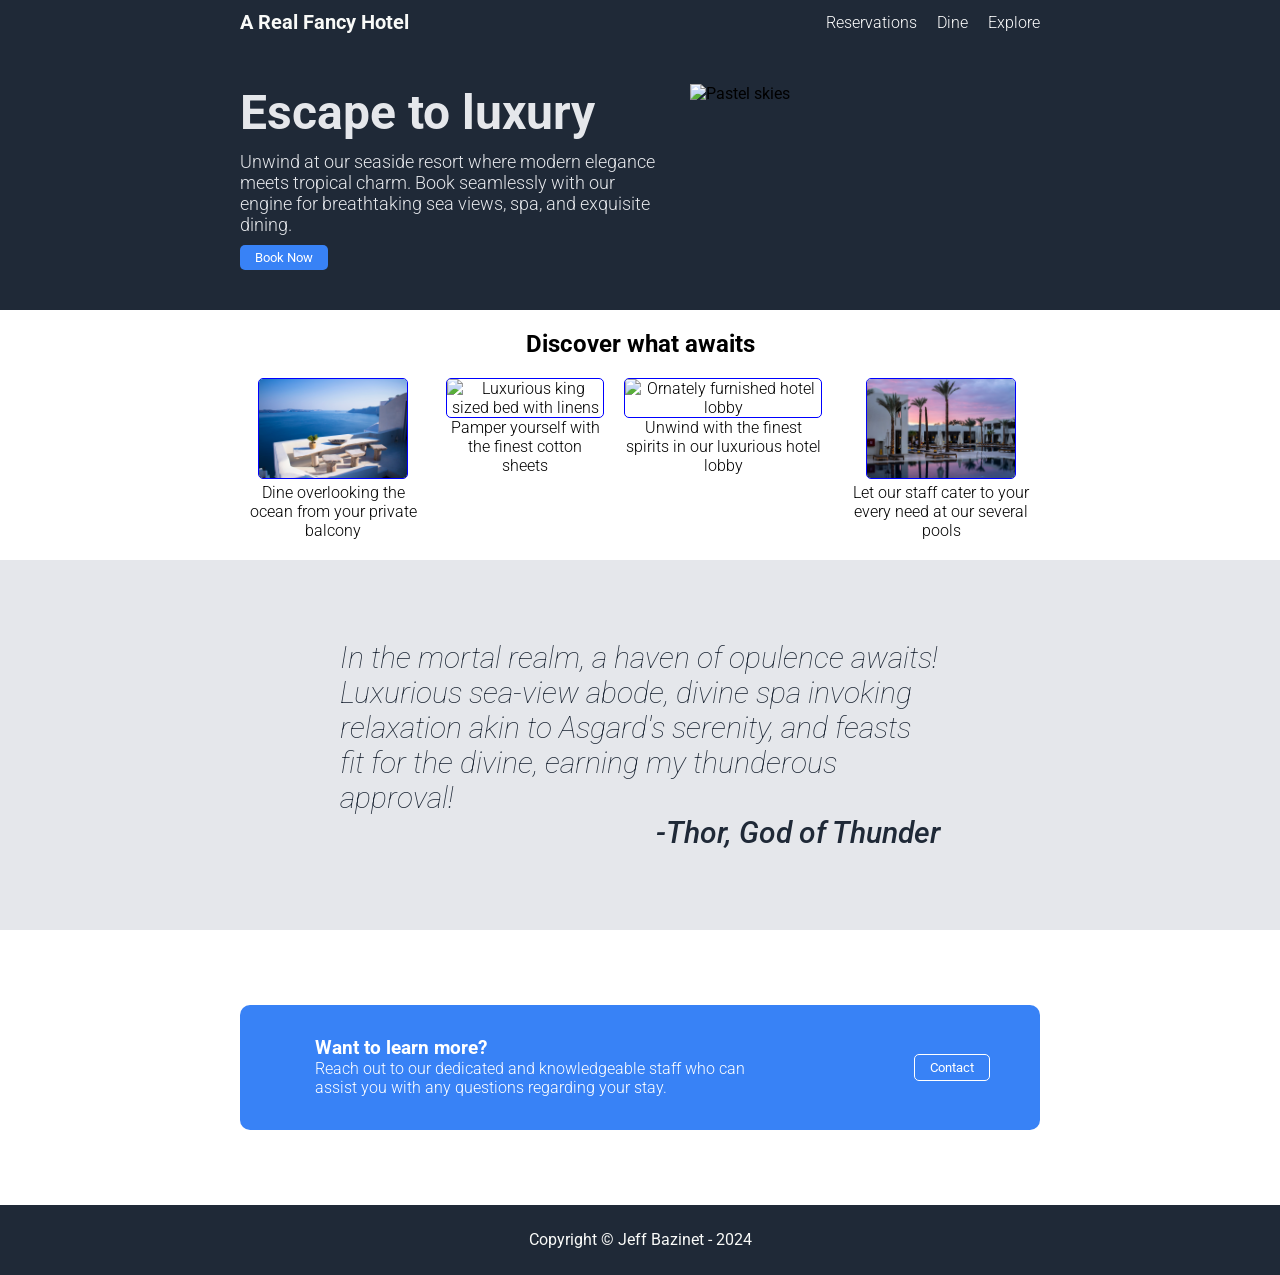
==== commit bf7330f0: "Add styles to footer and clean up formatting" ====
--- a/index.html
+++ b/index.html
@@ -89,15 +89,19 @@
     <div class="call-to-action-container">
       <div class="call-to-action">
         <div class="call-to-action-left">
-          <h3>Call to action! It's time!</h3>
+          <h3>Want to learn more?</h3>
           <p>
-            Sign up for our product by clicking that button right over there!
+            Reach out to our dedicated and knowledgeable staff who can assist
+            you with any questions regarding your stay.
           </p>
         </div>
         <div class="call-to-action-right">
-          <button>Sign up</button>
+          <button>Contact</button>
         </div>
       </div>
     </div>
+    <div class="footer">
+      <p>Copyright &#169; Jeff Bazinet - 2024</p>
+    </div>
   </body>
 </html>
--- a/styles/style.css
+++ b/styles/style.css
@@ -8,8 +8,10 @@
 body {
   display: flex;
   flex-direction: column;
+  justify-content: space-between;
   align-items: center;
-  width: 100%
+  width: 100%;
+  height: 100%;
   /* background-color: #000; */
 }
 
@@ -92,11 +94,11 @@
 
 /* Random */
 .random {
-    display: flex;
-    flex-direction: column;
-    align-items: center;
-    width: 100%;
-    padding: 20px 0;
+  display: flex;
+  flex-direction: column;
+  align-items: center;
+  width: 100%;
+  padding: 20px 0;
 }
 .random h2 {
   padding-bottom: 20px;
@@ -107,9 +109,8 @@
   text-align: center;
   font-weight: 300;
   gap: 20px;
-
 }
-.random-image img{
+.random-image img {
   max-width: 100%;
   height: auto;
   border: 1px solid blue;
@@ -120,35 +121,34 @@
 }
 
 /* Quote */
-.quote-container{
-    width: 100%;
+.quote-container {
+  width: 100%;
 }
-.quote{
-display: flex;
-flex-direction: column;
-align-items: center;
-padding: 80px 0px;
-background-color: #e5e7eb;
-font-size: 36px;
-font-weight: lighter;
-font-style: italic;
-color: #1f2937;
+.quote {
+  display: flex;
+  flex-direction: column;
+  align-items: center;
+  padding: 80px 0px;
+  background-color: #e5e7eb;
+  font-size: 36px;
+  font-weight: lighter;
+  font-style: italic;
+  color: #1f2937;
 }
-.quote p{
-    width: 600px;
-    font-size: 30px;
-    font-style: italic;
-    font-weight: light;
-    color: #1F2937;
+.quote p {
+  width: 600px;
+  font-size: 30px;
+  font-style: italic;
+  font-weight: light;
+  color: #1f2937;
 }
-.quote-sig{
-    text-align: right;
-    font-weight: 500;
+.quote-sig {
+  text-align: right;
+  font-weight: 500;
 }
 
-
 /* Call to Action */
-.call-to-action-container{
+.call-to-action-container {
   display: flex;
   justify-content: center;
   align-items: center;
@@ -164,21 +164,31 @@
   width: 800px;
   height: 125px;
 }
-.call-to-action-left{
-    color: white;
-    padding: 0 75px;
-    border-radius: 10px;
+.call-to-action-left {
+  color: white;
+  padding: 0 75px;
+  border-radius: 10px;
 }
-.call-to-action-left p{
+.call-to-action-left p {
   font-weight: 300;
 }
-.call-to-action-right{
-padding: 0 50px;
+.call-to-action-right {
+  padding: 0 50px;
 }
-.call-to-action-right button{
-  border: 1px solid white;
+.call-to-action-right button {
+  border: 1px solid #fff;
   background: #3882f6;
   color: white;
   border-radius: 5px;
   padding: 5px 15px;
 }
+
+/* Footer */
+.footer {
+  display: flex;
+  align-items: center;
+  justify-content: center;
+  width: 100%;
+  color: #f9faf8;
+  height: 70px;
+}
